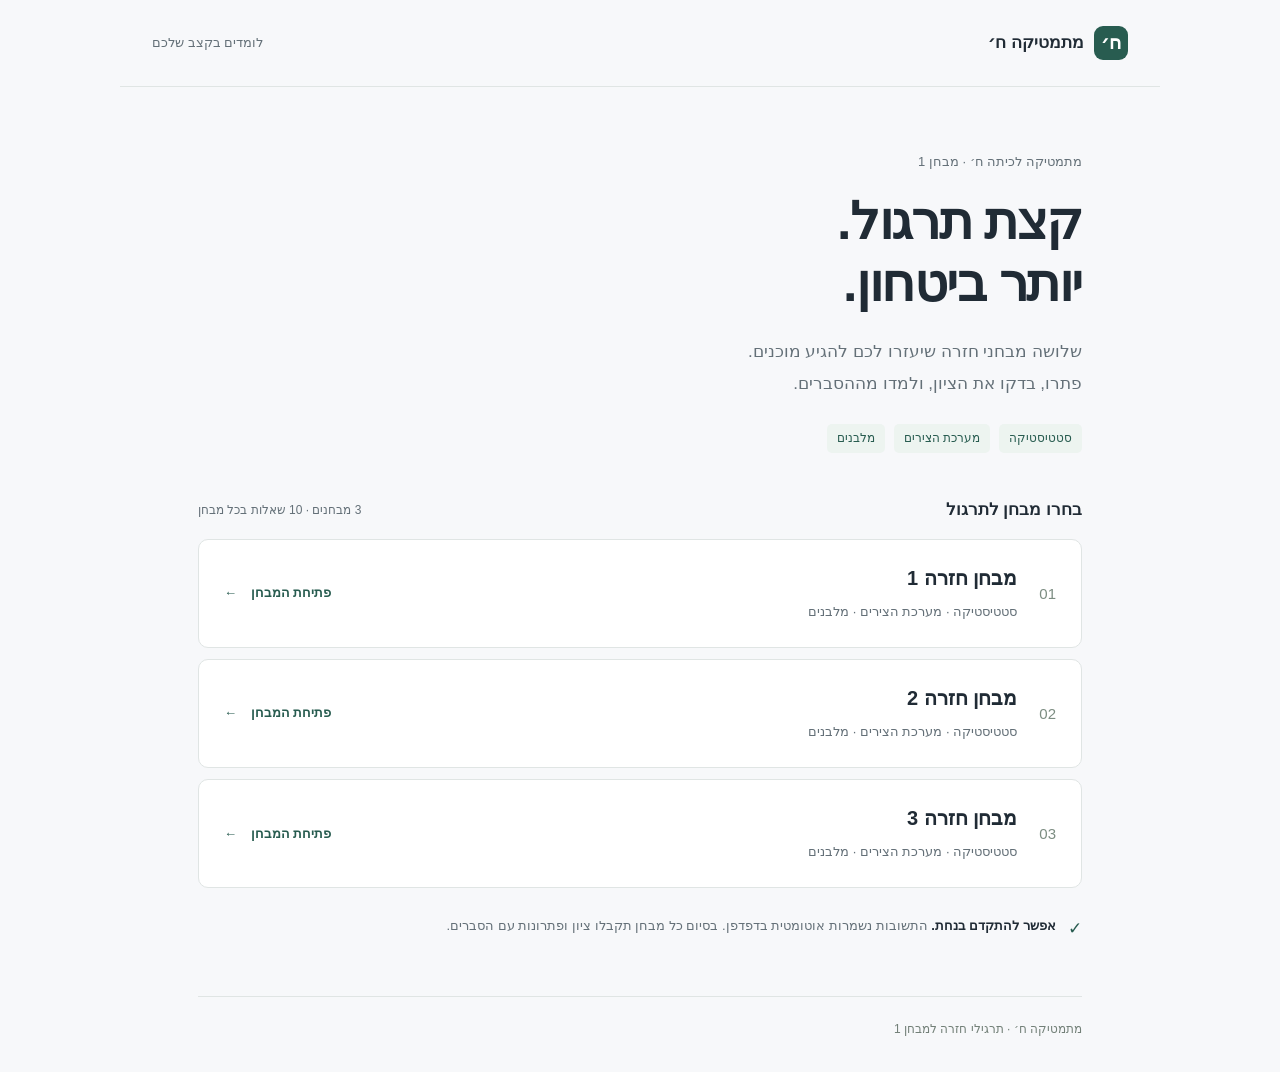
==== index.html @ 884fbf7c "Publish three math review exams with a clean, accessible design" ====
<!doctype html>
<html lang="he" dir="rtl"><head><meta charset="utf-8"><meta name="viewport" content="width=device-width, initial-scale=1"><meta name="theme-color" content="#f7f8fa"><title>חזרה למבחן 1 · מתמטיקה ח׳</title><meta name="description" content="שלושה מבחני חזרה במתמטיקה לכיתה ח׳. תרגול בסטטיסטיקה, מערכת הצירים ומלבנים, עם ציון והסברים בסיום."><link rel="icon" href="favicon.svg" type="image/svg+xml"><link rel="stylesheet" href="site.css"></head>
<body class="home"><a class="skip-link" href="#main">דילוג לתוכן</a><header class="site-top"><a class="site-brand" href="./"><span class="brand-mark" aria-hidden="true">ח׳</span> מתמטיקה ח׳</a><span class="top-note">לומדים בקצב שלכם</span></header>
<main id="main" class="home-main"><section class="home-intro" aria-labelledby="home-title"><p class="eyebrow">מתמטיקה לכיתה ח׳ · מבחן 1</p><h1 id="home-title">קצת תרגול.<br>יותר ביטחון.</h1><p class="home-description">שלושה מבחני חזרה שיעזרו לכם להגיע מוכנים.<br>פתרו, בדקו את הציון, ולמדו מההסברים.</p><div class="topic-list" aria-label="נושאי החזרה"><span>סטטיסטיקה</span><span>מערכת הצירים</span><span>מלבנים</span></div></section>
<section class="exam-list" aria-labelledby="list-title"><div class="list-heading"><h2 id="list-title">בחרו מבחן לתרגול</h2><span>3 מבחנים · 10 שאלות בכל מבחן</span></div>
<a class="exam-entry" href="exam-1.html"><span class="exam-number" aria-hidden="true">01</span><span class="exam-info"><h3>מבחן חזרה 1</h3><span>סטטיסטיקה · מערכת הצירים · מלבנים</span></span><span class="exam-open">פתיחת המבחן <span aria-hidden="true">←</span></span></a>
<a class="exam-entry" href="exam-2.html"><span class="exam-number" aria-hidden="true">02</span><span class="exam-info"><h3>מבחן חזרה 2</h3><span>סטטיסטיקה · מערכת הצירים · מלבנים</span></span><span class="exam-open">פתיחת המבחן <span aria-hidden="true">←</span></span></a>
<a class="exam-entry" href="exam-3.html"><span class="exam-number" aria-hidden="true">03</span><span class="exam-info"><h3>מבחן חזרה 3</h3><span>סטטיסטיקה · מערכת הצירים · מלבנים</span></span><span class="exam-open">פתיחת המבחן <span aria-hidden="true">←</span></span></a>
</section><aside class="study-note"><span class="note-symbol" aria-hidden="true">✓</span><p><strong>אפשר להתקדם בנחת.</strong> התשובות נשמרות אוטומטית בדפדפן. בסיום כל מבחן תקבלו ציון ופתרונות עם הסברים.</p></aside><footer class="home-footer">מתמטיקה ח׳ · תרגילי חזרה למבחן 1</footer></main></body></html>
---- site.css ----
:root{--ink:#202b35;--muted:#647078;--blue:#285c50;--line:#e0e5e4;--green:#285c50;--red:#a13d43;--paper:#f7f8fa;--accent-soft:#edf4f0}
*{box-sizing:border-box}body{margin:0;background:var(--paper);color:var(--ink);font-family:Arial,"Segoe UI",sans-serif;line-height:1.7}button,input{font:inherit}a{color:inherit}a,button,input{-webkit-tap-highlight-color:transparent}a:focus-visible,button:focus-visible,input:focus-visible,summary:focus-visible{outline:3px solid #bb883c;outline-offset:4px}[hidden]{display:none!important}
.skip-link{position:fixed;inset-block-start:-100px;inset-inline-start:20px;background:white;padding:12px 20px;z-index:1000}.skip-link:focus{inset-block-start:12px}.site-top{max-width:1040px;margin:0 auto;padding:26px 32px;display:flex;align-items:center;justify-content:space-between;gap:20px;border-bottom:1px solid var(--line)}.site-brand{display:inline-flex;align-items:center;gap:10px;text-decoration:none;font-size:17px;font-weight:700}.brand-mark{display:grid;place-items:center;width:34px;height:34px;background:var(--blue);color:#fff;border-radius:9px;font-size:19px}.top-note,.top-back{color:var(--muted);font-size:13px}.top-back{text-decoration:none}.top-back:hover{color:var(--blue)}
main{max-width:880px;margin:42px auto;padding:0 28px}main>header{align-items:center;margin-bottom:28px}h1{font-size:30px;font-weight:700;letter-spacing:-.7px;line-height:1.35}.eyebrow{font-size:13px;color:var(--muted);font-weight:400;margin:0 0 9px}.primary,.secondary{border-radius:8px;box-shadow:none;text-decoration:none;font-size:15px;min-height:44px;padding:10px 18px}.primary{background:var(--blue);border:1px solid var(--blue);color:#fff}.primary:hover{background:#204b41}.secondary{background:#fff;border:1px solid #d6deda;color:var(--ink)}.secondary:hover{background:#f0f4f2}.card{background:white;border:1px solid var(--line);border-radius:12px;box-shadow:none;padding:30px 34px}.card-meta{font-size:12px;margin-bottom:20px}.topic{color:var(--blue)}.question-title{font-size:21px;line-height:1.8;font-weight:600}.question-nav{gap:8px;margin:19px 0 23px}.question-nav button{background:transparent;border:1px solid var(--line);border-radius:7px;box-shadow:none;color:var(--muted);min-height:40px;font-size:14px}.question-nav button:hover{border-color:var(--blue);color:var(--blue)}.question-nav button.answered{background:var(--accent-soft);border-color:#b7cdc2;color:var(--blue)}.question-nav button.partial{background:linear-gradient(90deg,var(--accent-soft) 50%,#fff 50%)}.question-nav button[aria-current=step]{background:var(--blue);border-color:var(--blue);color:#fff;outline:0}.progress-header{font-size:12px}.track{height:3px;background:#e4e9e6}.track>span{background:var(--blue)}.data-row{background:#f5f7f6;border:1px solid var(--line);border-radius:7px;font-size:22px;font-weight:400;padding:16px 10px}.data-table th{background:#f2f5f3}.data-table td,.data-table th{border-color:var(--line)}.frequency-input-table input,.input-row input,.fraction-input input{border:1px solid #bac9c1;border-radius:6px;background:#fff;box-shadow:none}.frequency-input-table input:focus,.input-row input:focus{border-color:var(--blue)}.part legend{font-size:17px}.part-points,.number-help,.diagram-note{color:var(--muted)}.answer{border:1px solid var(--line);border-radius:8px;box-shadow:none;font-size:18px;background:white}.answer:hover{border-color:#8aaa9b;background:#f7faf8}.answer[aria-pressed=true]{border-color:var(--blue);background:var(--accent-soft);box-shadow:inset 0 0 0 1px var(--blue)}.letter{border-radius:5px;background:#f1f4f2}.answer[aria-pressed=true] .letter{background:var(--blue)}.visual{background:#fafcfb;border:1px solid var(--line);border-radius:9px}.footer-nav{margin-top:30px;padding-top:22px}.finish-hint{font-size:12px;line-height:1.8;margin-top:20px}.score{color:var(--blue)}.review-part.correct{background:#f0f6f2}.dialog{border-radius:12px}.calculator-toggle{position:fixed;bottom:18px;left:18px;box-shadow:0 2px 12px #203a2910;border:1px solid #c9d6ce;background:white;z-index:30}.calculator-panel{background:#fff;border:1px solid var(--line);border-radius:12px;box-shadow:0 8px 40px #203a2920}.calculator-keys button{border:1px solid var(--line);border-radius:6px;box-shadow:none;background:#f7f9f8;color:var(--ink)}.calculator-keys .calculator-equals{background:var(--blue);color:white}.calculator-keys .calculator-operator{background:var(--accent-soft)}.calculator-close{background:transparent;border:0;box-shadow:none}.calculator-result{background:#f2f6f3}svg .geometry{stroke:var(--blue)}svg .point{fill:var(--blue)}
.home-main{max-width:940px;margin:0 auto}.home-intro{padding:64px 0 43px}.home-intro h1{font-size:52px;line-height:1.2;letter-spacing:-1.4px;margin:17px 0 21px}.home-description{font-size:17px;line-height:1.9;color:var(--muted);margin:0}.topic-list{display:flex;gap:9px;flex-wrap:wrap;margin-top:24px}.topic-list span{font-size:12px;color:var(--blue);background:var(--accent-soft);border-radius:5px;padding:4px 10px}.list-heading{display:flex;align-items:center;justify-content:space-between;gap:16px;margin:0 0 14px}.list-heading h2{font-size:17px;margin:0;font-weight:600}.list-heading>span{font-size:12px;color:var(--muted)}.exam-list{margin-bottom:27px}.exam-entry{display:flex;align-items:center;gap:22px;background:white;border:1px solid var(--line);border-radius:10px;margin:11px 0;padding:23px 25px;text-decoration:none;transition:border-color .15s,background .15s}.exam-entry:hover{border-color:#90ac9c;background:#fcfefd}.exam-number{font-size:15px;color:#7c8d82;font-variant-numeric:tabular-nums;direction:ltr}.exam-info{flex:1}.exam-info h3{font-size:20px;line-height:1.5;margin:0 0 4px}.exam-info>span{color:var(--muted);font-size:13px}.exam-open{font-size:13px;font-weight:600;color:var(--blue);white-space:nowrap}.exam-open>span{margin-inline-start:10px}.study-note{display:flex;gap:12px;align-items:flex-start;color:var(--muted);font-size:13px;max-width:690px}.study-note p{margin:0}.study-note strong{color:var(--ink);font-weight:600}.note-symbol{color:var(--blue);font-size:17px}.home-footer{border-top:1px solid var(--line);margin-top:52px;padding:22px 0 32px;color:#738078;font-size:12px}
@media(max-width:640px){.site-top{padding:19px 20px}.top-note{font-size:11px}.site-brand{font-size:15px}.brand-mark{width:30px;height:30px}main{padding:0 17px;margin:28px auto}main>header{align-items:flex-start;gap:15px}h1{font-size:26px}.home-main{margin:0 auto;padding:0 20px}.home-intro{padding:42px 0 32px}.home-intro h1{font-size:41px}.home-description{font-size:16px}.list-heading{align-items:flex-start;flex-direction:column;gap:3px}.exam-entry{padding:20px 18px;gap:15px}.exam-info h3{font-size:19px}.exam-info>span{font-size:12px}.exam-open{font-size:0}.exam-open>span{font-size:21px;margin:0}.card{padding:23px 18px}.question-title{font-size:20px}.question-nav{gap:7px;grid-template-columns:repeat(5,1fr)}.question-nav button{min-height:38px}.progress-header{gap:8px;font-size:11px}.frequency-input-table{font-size:12px}.frequency-input-table th,.frequency-input-table td{padding:5px 3px}.frequency-input-table input{font-size:19px;min-width:0;width:100%}.calculator-toggle{bottom:12px;left:12px}.home-footer{margin-top:32px}.study-note{font-size:12px}}
@media(prefers-reduced-motion:reduce){*{transition:none!important;scroll-behavior:auto!important}}@media print{.site-top,.calculator-toggle,.calculator-panel,.skip-link{display:none!important}body{background:#fff}.card{border-radius:0;box-shadow:none}main{max-width:none;margin:0;padding:0}}
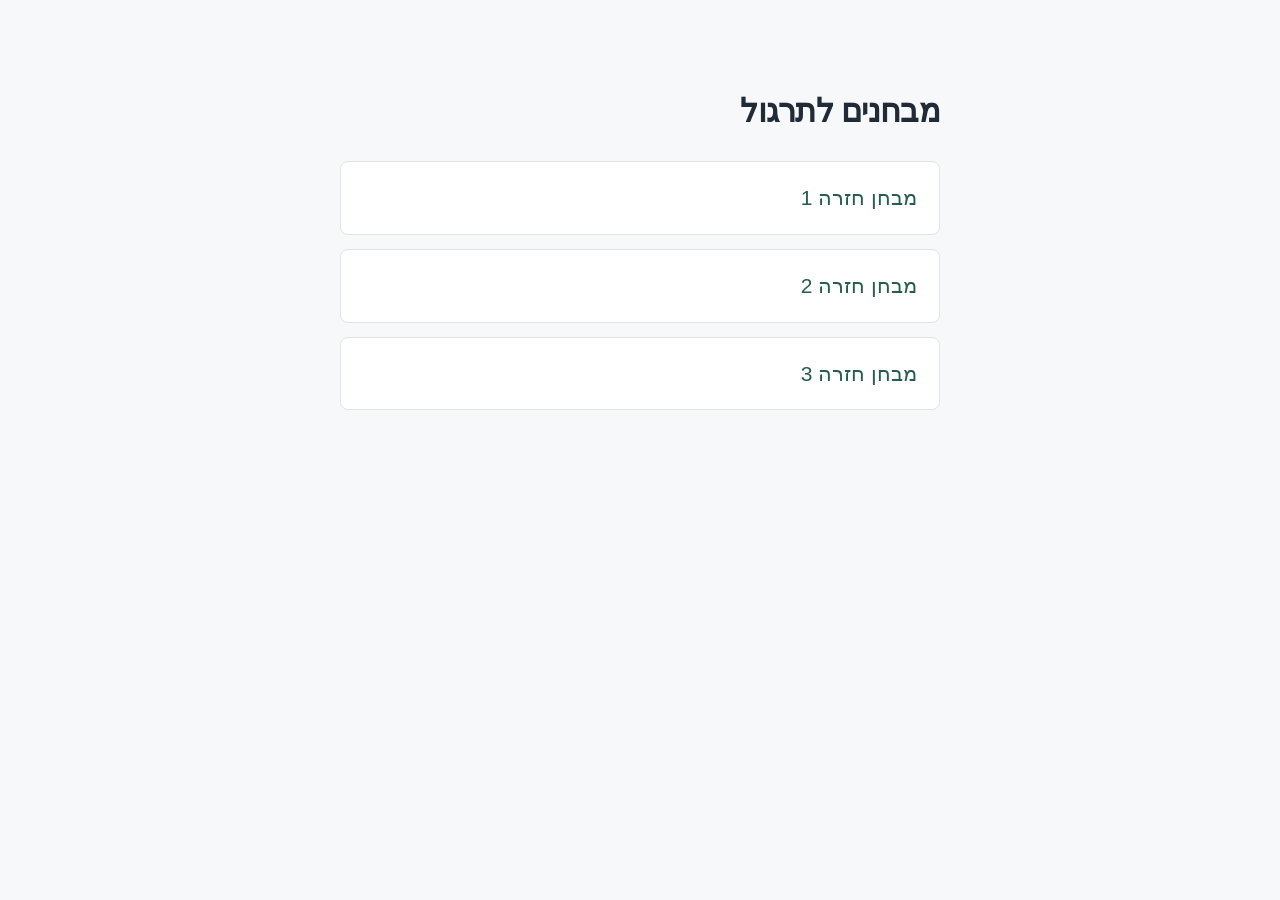
==== commit 63572d3a: "Add interactive coordinate grids to every coordinate question and simplify homepage" ====
--- a/index.html
+++ b/index.html
@@ -1,9 +1,7 @@
 <!doctype html>
-<html lang="he" dir="rtl"><head><meta charset="utf-8"><meta name="viewport" content="width=device-width, initial-scale=1"><meta name="theme-color" content="#f7f8fa"><title>חזרה למבחן 1 · מתמטיקה ח׳</title><meta name="description" content="שלושה מבחני חזרה במתמטיקה לכיתה ח׳. תרגול בסטטיסטיקה, מערכת הצירים ומלבנים, עם ציון והסברים בסיום."><link rel="icon" href="favicon.svg" type="image/svg+xml"><link rel="stylesheet" href="site.css"></head>
-<body class="home"><a class="skip-link" href="#main">דילוג לתוכן</a><header class="site-top"><a class="site-brand" href="./"><span class="brand-mark" aria-hidden="true">ח׳</span> מתמטיקה ח׳</a><span class="top-note">לומדים בקצב שלכם</span></header>
-<main id="main" class="home-main"><section class="home-intro" aria-labelledby="home-title"><p class="eyebrow">מתמטיקה לכיתה ח׳ · מבחן 1</p><h1 id="home-title">קצת תרגול.<br>יותר ביטחון.</h1><p class="home-description">שלושה מבחני חזרה שיעזרו לכם להגיע מוכנים.<br>פתרו, בדקו את הציון, ולמדו מההסברים.</p><div class="topic-list" aria-label="נושאי החזרה"><span>סטטיסטיקה</span><span>מערכת הצירים</span><span>מלבנים</span></div></section>
-<section class="exam-list" aria-labelledby="list-title"><div class="list-heading"><h2 id="list-title">בחרו מבחן לתרגול</h2><span>3 מבחנים · 10 שאלות בכל מבחן</span></div>
-<a class="exam-entry" href="exam-1.html"><span class="exam-number" aria-hidden="true">01</span><span class="exam-info"><h3>מבחן חזרה 1</h3><span>סטטיסטיקה · מערכת הצירים · מלבנים</span></span><span class="exam-open">פתיחת המבחן <span aria-hidden="true">←</span></span></a>
-<a class="exam-entry" href="exam-2.html"><span class="exam-number" aria-hidden="true">02</span><span class="exam-info"><h3>מבחן חזרה 2</h3><span>סטטיסטיקה · מערכת הצירים · מלבנים</span></span><span class="exam-open">פתיחת המבחן <span aria-hidden="true">←</span></span></a>
-<a class="exam-entry" href="exam-3.html"><span class="exam-number" aria-hidden="true">03</span><span class="exam-info"><h3>מבחן חזרה 3</h3><span>סטטיסטיקה · מערכת הצירים · מלבנים</span></span><span class="exam-open">פתיחת המבחן <span aria-hidden="true">←</span></span></a>
-</section><aside class="study-note"><span class="note-symbol" aria-hidden="true">✓</span><p><strong>אפשר להתקדם בנחת.</strong> התשובות נשמרות אוטומטית בדפדפן. בסיום כל מבחן תקבלו ציון ופתרונות עם הסברים.</p></aside><footer class="home-footer">מתמטיקה ח׳ · תרגילי חזרה למבחן 1</footer></main></body></html>+<html lang="he" dir="rtl"><head><meta charset="utf-8"><meta name="viewport" content="width=device-width, initial-scale=1"><meta name="theme-color" content="#f7f8fa"><title>מבחנים לתרגול</title><link rel="icon" href="favicon.svg" type="image/svg+xml"><link rel="stylesheet" href="site.css?v=20261028-axes"></head>
+<body class="home"><main class="practice-home"><h1>מבחנים לתרגול</h1><nav aria-label="מבחנים לתרגול">
+<a href="exam-1.html">מבחן חזרה 1</a>
+<a href="exam-2.html">מבחן חזרה 2</a>
+<a href="exam-3.html">מבחן חזרה 3</a>
+</nav></main></body></html>
--- a/site.css
+++ b/site.css
@@ -4,4 +4,5 @@
 main{max-width:880px;margin:42px auto;padding:0 28px}main>header{align-items:center;margin-bottom:28px}h1{font-size:30px;font-weight:700;letter-spacing:-.7px;line-height:1.35}.eyebrow{font-size:13px;color:var(--muted);font-weight:400;margin:0 0 9px}.primary,.secondary{border-radius:8px;box-shadow:none;text-decoration:none;font-size:15px;min-height:44px;padding:10px 18px}.primary{background:var(--blue);border:1px solid var(--blue);color:#fff}.primary:hover{background:#204b41}.secondary{background:#fff;border:1px solid #d6deda;color:var(--ink)}.secondary:hover{background:#f0f4f2}.card{background:white;border:1px solid var(--line);border-radius:12px;box-shadow:none;padding:30px 34px}.card-meta{font-size:12px;margin-bottom:20px}.topic{color:var(--blue)}.question-title{font-size:21px;line-height:1.8;font-weight:600}.question-nav{gap:8px;margin:19px 0 23px}.question-nav button{background:transparent;border:1px solid var(--line);border-radius:7px;box-shadow:none;color:var(--muted);min-height:40px;font-size:14px}.question-nav button:hover{border-color:var(--blue);color:var(--blue)}.question-nav button.answered{background:var(--accent-soft);border-color:#b7cdc2;color:var(--blue)}.question-nav button.partial{background:linear-gradient(90deg,var(--accent-soft) 50%,#fff 50%)}.question-nav button[aria-current=step]{background:var(--blue);border-color:var(--blue);color:#fff;outline:0}.progress-header{font-size:12px}.track{height:3px;background:#e4e9e6}.track>span{background:var(--blue)}.data-row{background:#f5f7f6;border:1px solid var(--line);border-radius:7px;font-size:22px;font-weight:400;padding:16px 10px}.data-table th{background:#f2f5f3}.data-table td,.data-table th{border-color:var(--line)}.frequency-input-table input,.input-row input,.fraction-input input{border:1px solid #bac9c1;border-radius:6px;background:#fff;box-shadow:none}.frequency-input-table input:focus,.input-row input:focus{border-color:var(--blue)}.part legend{font-size:17px}.part-points,.number-help,.diagram-note{color:var(--muted)}.answer{border:1px solid var(--line);border-radius:8px;box-shadow:none;font-size:18px;background:white}.answer:hover{border-color:#8aaa9b;background:#f7faf8}.answer[aria-pressed=true]{border-color:var(--blue);background:var(--accent-soft);box-shadow:inset 0 0 0 1px var(--blue)}.letter{border-radius:5px;background:#f1f4f2}.answer[aria-pressed=true] .letter{background:var(--blue)}.visual{background:#fafcfb;border:1px solid var(--line);border-radius:9px}.footer-nav{margin-top:30px;padding-top:22px}.finish-hint{font-size:12px;line-height:1.8;margin-top:20px}.score{color:var(--blue)}.review-part.correct{background:#f0f6f2}.dialog{border-radius:12px}.calculator-toggle{position:fixed;bottom:18px;left:18px;box-shadow:0 2px 12px #203a2910;border:1px solid #c9d6ce;background:white;z-index:30}.calculator-panel{background:#fff;border:1px solid var(--line);border-radius:12px;box-shadow:0 8px 40px #203a2920}.calculator-keys button{border:1px solid var(--line);border-radius:6px;box-shadow:none;background:#f7f9f8;color:var(--ink)}.calculator-keys .calculator-equals{background:var(--blue);color:white}.calculator-keys .calculator-operator{background:var(--accent-soft)}.calculator-close{background:transparent;border:0;box-shadow:none}.calculator-result{background:#f2f6f3}svg .geometry{stroke:var(--blue)}svg .point{fill:var(--blue)}
 .home-main{max-width:940px;margin:0 auto}.home-intro{padding:64px 0 43px}.home-intro h1{font-size:52px;line-height:1.2;letter-spacing:-1.4px;margin:17px 0 21px}.home-description{font-size:17px;line-height:1.9;color:var(--muted);margin:0}.topic-list{display:flex;gap:9px;flex-wrap:wrap;margin-top:24px}.topic-list span{font-size:12px;color:var(--blue);background:var(--accent-soft);border-radius:5px;padding:4px 10px}.list-heading{display:flex;align-items:center;justify-content:space-between;gap:16px;margin:0 0 14px}.list-heading h2{font-size:17px;margin:0;font-weight:600}.list-heading>span{font-size:12px;color:var(--muted)}.exam-list{margin-bottom:27px}.exam-entry{display:flex;align-items:center;gap:22px;background:white;border:1px solid var(--line);border-radius:10px;margin:11px 0;padding:23px 25px;text-decoration:none;transition:border-color .15s,background .15s}.exam-entry:hover{border-color:#90ac9c;background:#fcfefd}.exam-number{font-size:15px;color:#7c8d82;font-variant-numeric:tabular-nums;direction:ltr}.exam-info{flex:1}.exam-info h3{font-size:20px;line-height:1.5;margin:0 0 4px}.exam-info>span{color:var(--muted);font-size:13px}.exam-open{font-size:13px;font-weight:600;color:var(--blue);white-space:nowrap}.exam-open>span{margin-inline-start:10px}.study-note{display:flex;gap:12px;align-items:flex-start;color:var(--muted);font-size:13px;max-width:690px}.study-note p{margin:0}.study-note strong{color:var(--ink);font-weight:600}.note-symbol{color:var(--blue);font-size:17px}.home-footer{border-top:1px solid var(--line);margin-top:52px;padding:22px 0 32px;color:#738078;font-size:12px}
 @media(max-width:640px){.site-top{padding:19px 20px}.top-note{font-size:11px}.site-brand{font-size:15px}.brand-mark{width:30px;height:30px}main{padding:0 17px;margin:28px auto}main>header{align-items:flex-start;gap:15px}h1{font-size:26px}.home-main{margin:0 auto;padding:0 20px}.home-intro{padding:42px 0 32px}.home-intro h1{font-size:41px}.home-description{font-size:16px}.list-heading{align-items:flex-start;flex-direction:column;gap:3px}.exam-entry{padding:20px 18px;gap:15px}.exam-info h3{font-size:19px}.exam-info>span{font-size:12px}.exam-open{font-size:0}.exam-open>span{font-size:21px;margin:0}.card{padding:23px 18px}.question-title{font-size:20px}.question-nav{gap:7px;grid-template-columns:repeat(5,1fr)}.question-nav button{min-height:38px}.progress-header{gap:8px;font-size:11px}.frequency-input-table{font-size:12px}.frequency-input-table th,.frequency-input-table td{padding:5px 3px}.frequency-input-table input{font-size:19px;min-width:0;width:100%}.calculator-toggle{bottom:12px;left:12px}.home-footer{margin-top:32px}.study-note{font-size:12px}}
-@media(prefers-reduced-motion:reduce){*{transition:none!important;scroll-behavior:auto!important}}@media print{.site-top,.calculator-toggle,.calculator-panel,.skip-link{display:none!important}body{background:#fff}.card{border-radius:0;box-shadow:none}main{max-width:none;margin:0;padding:0}}
+.practice-home{max-width:650px;margin:90px auto;padding:0 25px}.practice-home h1{font-size:32px;margin:0 0 28px}.practice-home nav{display:grid;gap:14px}.practice-home nav a{display:block;padding:18px 22px;background:white;border:1px solid var(--line);border-radius:8px;font-size:21px;text-decoration:none;color:var(--blue)}.practice-home nav a:hover{border-color:var(--blue);background:var(--accent-soft)}.coordinate-toolbar{display:flex;flex-wrap:wrap;gap:8px;margin-top:20px}.coordinate-target[aria-pressed=true]{background:var(--blue);border-color:var(--blue);color:white}.coordinate-help{font-size:13px;color:var(--muted);margin:9px 0}.coordinate-status{display:block;min-height:28px;margin:7px 0 10px;font-size:15px;color:var(--blue)}svg.coordinate-interactive{cursor:crosshair;outline-offset:4px}.workspace-point{cursor:pointer}.workspace-point-circle{fill:#fff;stroke:#a84625;stroke-width:2.5}.workspace-point.active .workspace-point-circle{fill:#fbeadf;stroke-width:3}.workspace-point-label{fill:#963a1d;font-size:17px;font-weight:bold;paint-order:stroke;stroke:white;stroke-width:4px;stroke-linejoin:round}svg.coordinate-interactive:focus-visible{outline:3px solid #bb883c}.coordinate-clear{margin-inline-start:auto}.coordinate-toolbar button{font-size:14px;padding:7px 13px}.coordinate-interactive .workspace-markers{pointer-events:all}@media(max-width:640px){.practice-home{margin-top:48px}.practice-home h1{font-size:28px}.coordinate-toolbar{gap:6px}.coordinate-clear{margin-inline-start:0}.coordinate-toolbar button{font-size:13px;padding:7px 10px}#question-drawing .visual svg.coordinate-grid{width:100%;max-height:none}}
+@media(prefers-reduced-motion:reduce){*{transition:none!important;scroll-behavior:auto!important}}@media print{.site-top,.calculator-toggle,.calculator-panel,.skip-link,.coordinate-toolbar,.coordinate-help,.coordinate-status{display:none!important}body{background:#fff}.card{border-radius:0;box-shadow:none}main{max-width:none;margin:0;padding:0}}
